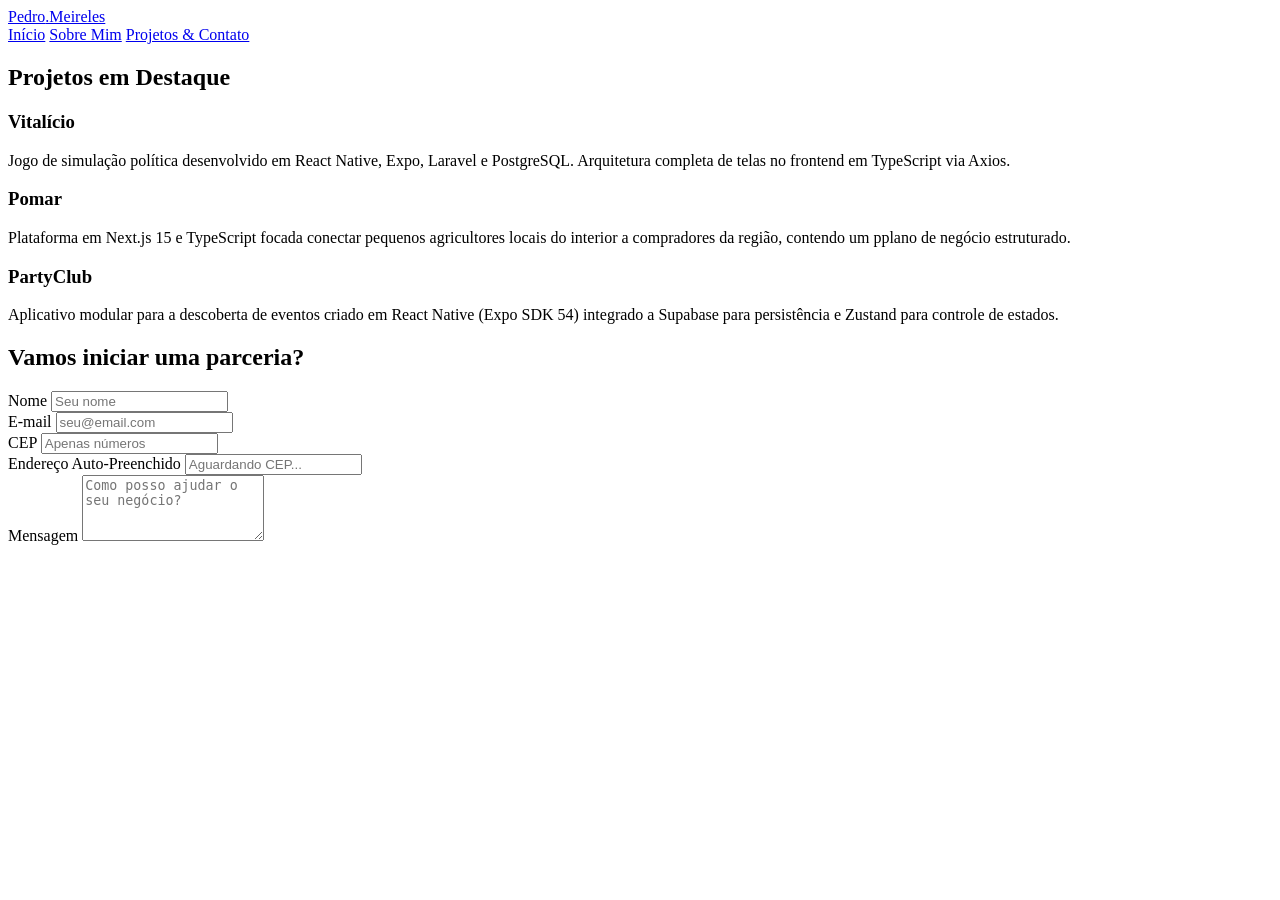
==== projetos.html @ 3a0e44d0 "feat: estruturação das páginas html completas do portfólio" ====
<!DOCTYPE html>
<html lang="pt-BR">
    <head>
        <meta charset="UTF-8">
        <meta name="viewport" content="width=device-width, initial-scale=1.0">
        <title>Projetos & Contato - Pedro Meireles</title>
        <link rel="stylesheet" href="css/style.css">
        <link href="https://fonts.googleapis.com/css2?family=Plus+Jakarta+Sans:wght@300;400;600;700&display=swap" rel="stylesheet">
    </head>
    <body>
        <div class="background-glow"></div>

        <header class="glass-nav">
            <a href="index.html" class="logo">Pedro<span>.Meireles</span></a>
            <nav>
                <a href="index.html">Início</a>
                <a href="sobre.html">Sobre Mim</a>
                <a href="projetos.html" class="active">Projetos & Contato</a>
            </nav>
        </header>

        <main class="container-page">
            <section class="glass-card page-card">
                <h2>Projetos em Destaque</h2>
                <div class="projects-grid">
                    <div class="project-mini-card">
                        <h3>Vitalício</h3>
                        <p>Jogo de simulação política desenvolvido em React Native, Expo, Laravel e PostgreSQL. Arquitetura completa de telas no frontend em TypeScript via Axios.</p>
                    </div>
                    <div class="project-mini-card">
                        <h3>Pomar</h3>
                        <p>Plataforma em Next.js 15 e TypeScript focada conectar pequenos agricultores locais do interior a compradores da região, contendo um pplano de negócio estruturado.</p>
                    </div>
                    <div class="project-mini-card">
                        <h3>PartyClub</h3>
                        <p>Aplicativo modular para a descoberta de eventos criado em React Native (Expo SDK 54) integrado a Supabase para persistência e Zustand para controle de estados.</p>
                    </div>
                </div>
            </section>

            <section id="contato-section" class="glass-card page-card">
                <h2>Vamos iniciar uma parceria?</h2>
                <form id="contact-form">
                    <div class="form-group">
                        <label for="nome">Nome</label>
                        <input type="text" id="nome" required placeholder="Seu nome">
                    </div>
                    <div class="form-group">
                        <label for="email">E-mail</label>
                        <input type="email" id="email" required placeholder="seu@email.com">
                    </div>
                    <div class="form-group">
                        <label for="cep">CEP</label>
                        <input type="text" id="cep" maxlength="8" required placeholder="Apenas números">
                    </div> 
                    <div class="form-group flex-3">
                        <label for="logradouro">Endereço Auto-Preenchido</label>
                        <input type="text" id="logradouro" readonly placeholder="Aguardando CEP...">
                    </div>
                </div>
                <div class="form-group">
                    <label for="mensagem">Mensagem</label>
                    <textarea id="mensagem" rows="4" required placeholder="Como posso ajudar o seu negócio?"></textarea>
                </div>
                </form>
            </section>
        </main>

        <script src="js/script.js"></script>
    </body>
</html>
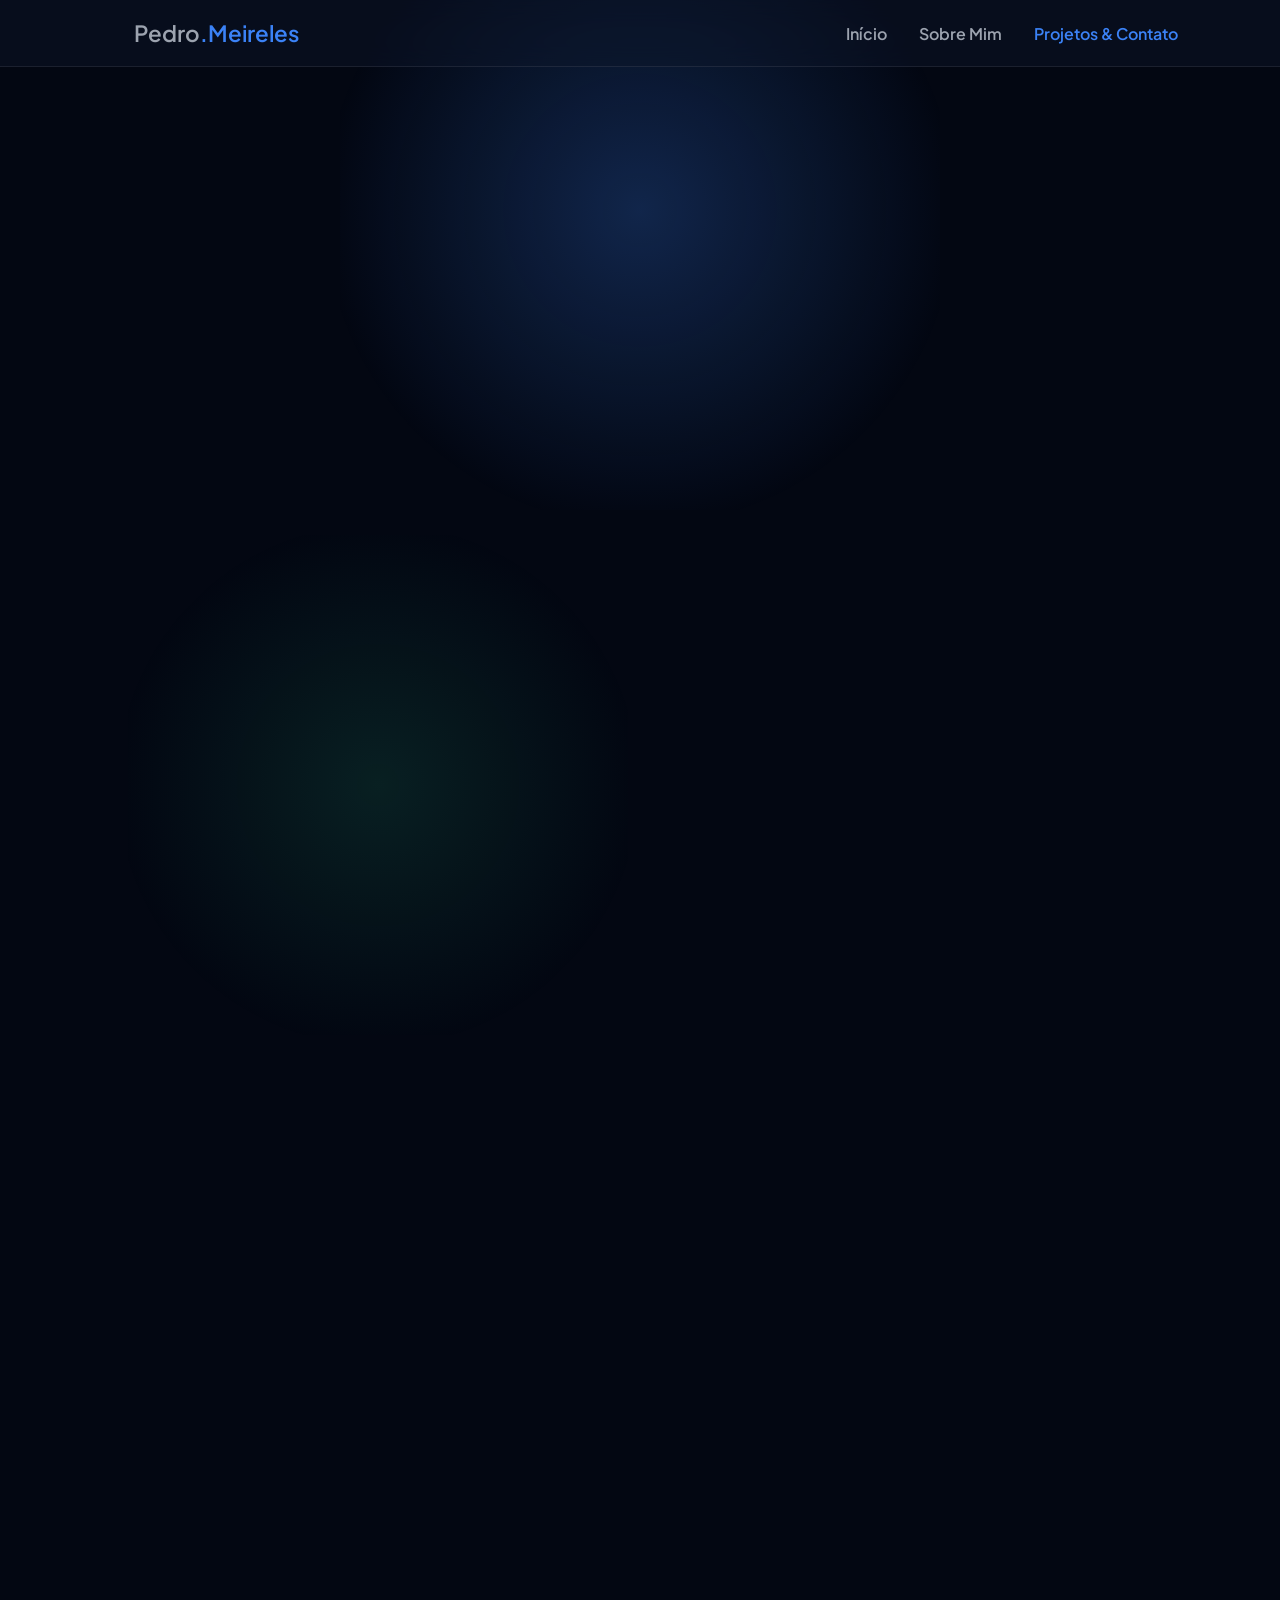
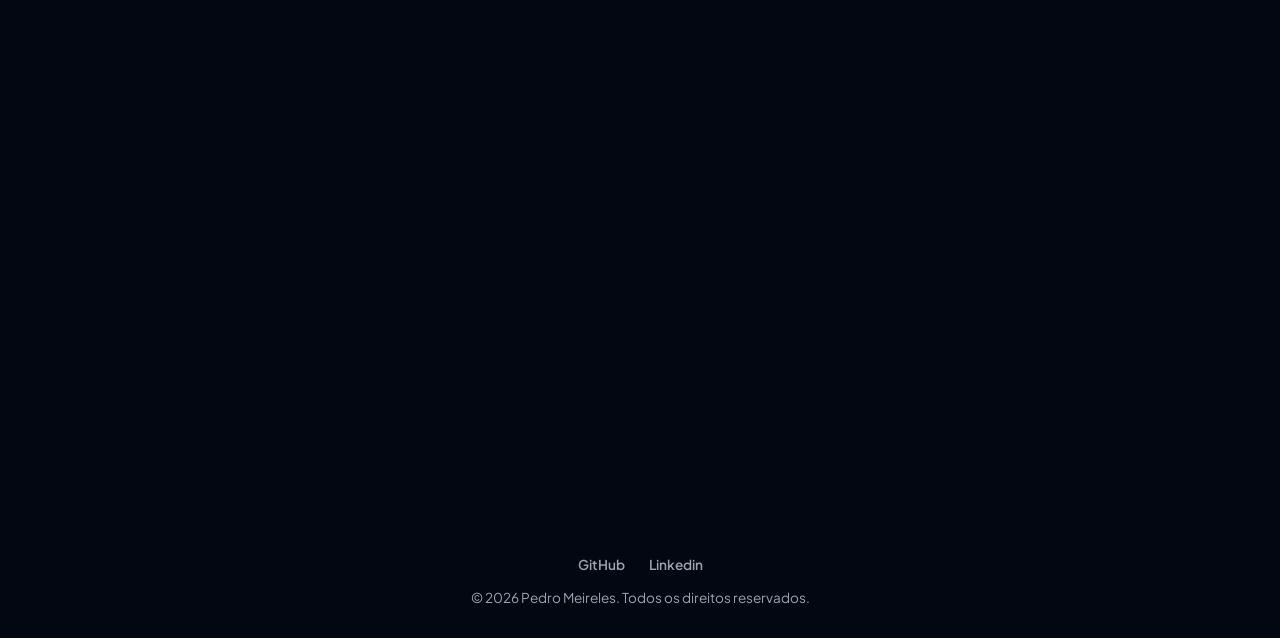
==== commit e98e3a0e: "Refatoramento do código, versão 2.0" ====
--- a/projetos.html
+++ b/projetos.html
@@ -1,71 +1,461 @@
-<!DOCTYPE html>
+<!doctype html>
 <html lang="pt-BR">
-    <head>
-        <meta charset="UTF-8">
-        <meta name="viewport" content="width=device-width, initial-scale=1.0">
-        <title>Projetos & Contato - Pedro Meireles</title>
-        <link rel="stylesheet" href="css/style.css">
-        <link href="https://fonts.googleapis.com/css2?family=Plus+Jakarta+Sans:wght@300;400;600;700&display=swap" rel="stylesheet">
-    </head>
-    <body>
-        <div class="background-glow"></div>
-
-        <header class="glass-nav">
-            <a href="index.html" class="logo">Pedro<span>.Meireles</span></a>
-            <nav>
-                <a href="index.html">Início</a>
-                <a href="sobre.html">Sobre Mim</a>
-                <a href="projetos.html" class="active">Projetos & Contato</a>
-            </nav>
-        </header>
-
-        <main class="container-page">
-            <section class="glass-card page-card">
-                <h2>Projetos em Destaque</h2>
-                <div class="projects-grid">
-                    <div class="project-mini-card">
-                        <h3>Vitalício</h3>
-                        <p>Jogo de simulação política desenvolvido em React Native, Expo, Laravel e PostgreSQL. Arquitetura completa de telas no frontend em TypeScript via Axios.</p>
-                    </div>
-                    <div class="project-mini-card">
-                        <h3>Pomar</h3>
-                        <p>Plataforma em Next.js 15 e TypeScript focada conectar pequenos agricultores locais do interior a compradores da região, contendo um pplano de negócio estruturado.</p>
-                    </div>
-                    <div class="project-mini-card">
-                        <h3>PartyClub</h3>
-                        <p>Aplicativo modular para a descoberta de eventos criado em React Native (Expo SDK 54) integrado a Supabase para persistência e Zustand para controle de estados.</p>
-                    </div>
-                </div>
-            </section>
-
-            <section id="contato-section" class="glass-card page-card">
-                <h2>Vamos iniciar uma parceria?</h2>
-                <form id="contact-form">
-                    <div class="form-group">
-                        <label for="nome">Nome</label>
-                        <input type="text" id="nome" required placeholder="Seu nome">
-                    </div>
-                    <div class="form-group">
-                        <label for="email">E-mail</label>
-                        <input type="email" id="email" required placeholder="seu@email.com">
-                    </div>
-                    <div class="form-group">
-                        <label for="cep">CEP</label>
-                        <input type="text" id="cep" maxlength="8" required placeholder="Apenas números">
-                    </div> 
-                    <div class="form-group flex-3">
-                        <label for="logradouro">Endereço Auto-Preenchido</label>
-                        <input type="text" id="logradouro" readonly placeholder="Aguardando CEP...">
-                    </div>
-                </div>
-                <div class="form-group">
-                    <label for="mensagem">Mensagem</label>
-                    <textarea id="mensagem" rows="4" required placeholder="Como posso ajudar o seu negócio?"></textarea>
-                </div>
-                </form>
-            </section>
-        </main>
-
-        <script src="js/script.js"></script>
-    </body>
-</html>+  <head>
+    <meta charset="UTF-8" />
+    <meta name="viewport" content="width=device-width, initial-scale=1.0" />
+    <meta
+      name="description"
+      content="Projetos e formulário de contato de Pedro Meireles, desenvolvedor Full Stack."
+    />
+    <title>Projetos & Contato - Pedro Meireles</title>
+    <link rel="stylesheet" href="css/style.css" />
+    <link
+      rel="icon"
+      href="data:image/svg+xml,%3Csvg xmlns='http://www.w3.org/2000/svg' viewBox='0 0 100 100'%3E%3Cdefs%3E%3ClinearGradient id='g' x1='0' y1='0' x2='1' y2='1'%3E%3Cstop offset='0' stop-color='%233b82f6'/%3E%3Cstop offset='1' stop-color='%2334d399'/%3E%3C/linearGradient%3E%3C/defs%3E%3Ccircle cx='50' cy='50' r='50' fill='url(%23g)'/%3E%3Ctext x='50' y='68' font-size='55' font-family='sans-serif' font-weight='700' fill='white' text-anchor='middle'%3EP%3C/text%3E%3C/svg%3E"
+    />
+    <link rel="preconnect" href="https://fonts.googleapis.com" />
+    <link rel="preconnect" href="https://fonts.gstatic.com" crossorigin />
+    <link
+      href="https://fonts.googleapis.com/css2?family=Plus+Jakarta+Sans:wght@300;400;600;700&family=JetBrains+Mono:wght@400;500&display=swap"
+      rel="stylesheet"
+    />
+  </head>
+  <body>
+    <div class="background-glow"></div>
+    <div class="background-glow glow-secondary"></div>
+    <div class="scroll-progress" id="scroll-progress"></div>
+
+    <header class="glass-nav">
+      <a href="index.html" class="logo">Pedro<span>.Meireles</span></a>
+      <button
+        id="nav-toggle"
+        class="nav-toggle"
+        aria-label="Abrir menu"
+        aria-expanded="false"
+        aria-controls="nav-menu"
+      >
+        <span></span><span></span><span></span>
+      </button>
+      <nav id="nav-menu">
+        <a href="index.html">Início</a>
+        <a href="sobre.html">Sobre Mim</a>
+        <a href="projetos.html" class="active">Projetos & Contato</a>
+      </nav>
+    </header>
+
+    <main class="container-page">
+      <section class="glass-card page-card reveal">
+        <h2>Projetos em Destaque</h2>
+        <p class="section-lead">
+          Uma seleção de projetos pessoais onde atuo do planejamento à
+          implementação, do frontend ao backend. As prévias abaixo são
+          representações estilizadas da identidade visual de cada app.
+        </p>
+        <div class="projects-grid">
+          <div class="project-mini-card">
+            <svg
+              class="project-visual"
+              viewBox="0 0 400 250"
+              xmlns="http://www.w3.org/2000/svg"
+              preserveAspectRatio="xMidYMid slice"
+            >
+              <defs>
+                <linearGradient id="gradVital" x1="0" y1="0" x2="1" y2="1">
+                  <stop offset="0" stop-color="#3b0764" />
+                  <stop offset="1" stop-color="#831843" />
+                </linearGradient>
+              </defs>
+              <rect width="400" height="250" fuill="url(#gradVital)" />
+              <rect
+                x="150"
+                y="20"
+                width="100"
+                height="210"
+                rx="16"
+                fill="rgba(3,7,18,0.55)"
+                stroke="rgba(255,255,255,0.15)"
+              />
+              <rect
+                x="160"
+                y="34"
+                width="80"
+                height="10"
+                rx="3"
+                fill="rgba(255,255,255,0.5)"
+              />
+              <rect
+                x="160"
+                y="52"
+                width="80"
+                height="34"
+                rx="6"
+                fill="rgba(255,255,255,0.12)"
+              />
+              <rect
+                x="166"
+                y="60"
+                width="45"
+                height="6"
+                rx="3"
+                fill="rgba(255,255,255,0.4)"
+              />
+              <rect
+                x="166"
+                y="72"
+                width="30"
+                height="6"
+                rx="3"
+                fill="rgba(255,255,255,0.25)"
+              />
+              <rect
+                x="160"
+                y="94"
+                width="80"
+                height="20"
+                rx="5"
+                fill="rgba(255,255,255,0.5)"
+              />
+              <rect
+                x="160"
+                y="120"
+                width="80"
+                height="20"
+                rx="5"
+                fill="rgba(255,255,255,0.08)"
+              />
+              <rect
+                x="160"
+                y="146"
+                width="80"
+                height="20"
+                rx="5"
+                fill="rgba(255,255,255,0.08)"
+              />
+              <rect
+                x="165"
+                y="196"
+                width="70"
+                height="18"
+                rx="9"
+                fill="#db2777"
+              />
+            </svg>
+            <div class="project-body">
+              <h3>Vitalício</h3>
+              <p>
+                Jogo de simulação política desenvolvido em React Native, Expo,
+                Laravel e PostgreSQL. Arquitetura completa de telas no frontend
+                em TypeScript via Axios.
+              </p>
+              <div class="project-stack">
+                <span>React Native</span><span>Expo</span><span>Laravel</span>
+                <span>PostgreSQL</span><span>TypeScript</span>
+              </div>
+            </div>
+          </div>
+
+          <div class="project-mini-card">
+            <svg
+              class="project-visual"
+              viewBox="0 0 400 250"
+              xmlns="http://www.w3.org/2000/svg"
+              preserveAspectRatio="xMidYMid slice"
+            >
+              <defs>
+                <linearGradient id="gradPomar" x1="0" y1="0" x2="1" y2="1">
+                  <stop offset="0" stop-color="#64e3b" />
+                  <stop offset="1" stop-color="#166534" />
+                </linearGradient>
+              </defs>
+              <rect width="400" height="250" fill="url(#gradPomar)" />
+              <rect
+                x="0"
+                y="0"
+                width="400"
+                height="26"
+                fill="rgba(0,0,0,0.25)"
+              />
+              <circle cx="16" cy="13" r="4" fill="#ff5f56" />
+              <circle cx="30" cy="13" r="4" fill="#ffbd2e" />
+              <circle cx="44" cy="13" r="4" fill="#27c93f" />
+              <rect
+                x="70"
+                y="6"
+                width="200"
+                height="14"
+                rx="7"
+                fill="rgba(255,255,255,0.1)"
+              />
+              <rect
+                x="24"
+                y="46"
+                width="106"
+                height="80"
+                rx="10"
+                fill="rgba(255,255,255,0.09)"
+              />
+              <rect
+                x="147"
+                y="46"
+                width="106"
+                height="80"
+                rx="10"
+                fill="rgba(255,255,255,0.09)"
+              />
+              <rect
+                x="270"
+                y="46"
+                width="106"
+                height="80"
+                rx="10"
+                fill="rgba(255,255,255,0.09)"
+              />
+              <circle cx="77" cy="72" r="14" fill="rgba(163,230,53,0.6)" />
+              <circle cx="200" cy="72" r="14" fill="rgba(163,230,53,0.4)" />
+              <circle cx="323" cy="72" r="14" fill="rgba(163,230,53,0.5)" />
+              <rect
+                x="40"
+                y="100"
+                width="70"
+                height="8"
+                rx="4"
+                fill="rgba(255,255,255,0.3)"
+              />
+              <rect
+                x="163"
+                y="100"
+                width="70"
+                height="8"
+                rx="4"
+                fill="rgba(255,255,255,0.3)"
+              />
+              <rect
+                x="286"
+                y="100"
+                width="70"
+                height="8"
+                rx="4"
+                fill="rgba(255,255,255,0.3)"
+              />
+              <rect
+                x="24"
+                y="146"
+                width="352"
+                height="70"
+                rx="10"
+                fill="rgba(255,255,255,0.05)"
+              />
+              <rect
+                x="44"
+                y="164"
+                width="150"
+                height="10"
+                rx="5"
+                fill="rgba(255,255,255,0.35)"
+              />
+              <rect
+                x="44"
+                y="182"
+                width="220"
+                height="8"
+                rx="4"
+                fill="rgba(255,255,255,0.2)"
+              />
+              <rect
+                x="300"
+                y="164"
+                width="56"
+                height="24"
+                rx="6"
+                fill="#22c55e"
+              />
+            </svg>
+            <div class="project-body">
+              <h3>Pomar</h3>
+              <p>
+                Plataforma em Next.js 15 e TypeScript focada em conectar
+                pequenos agricultores locais do interior a compradores da
+                região, com um plano de negócio estruturado.
+              </p>
+              <div class="project-stack">
+                <span>Next.js 15</span><span>TypeScript</span
+                ><span>Supabase</span>
+              </div>
+            </div>
+          </div>
+
+          <div class="project-mini-card">
+            <svg
+              class="project-visual"
+              viewBox="0 0 400 250"
+              xmlns="http://www.w3.org/2000/svg"
+              preserveAspectRatio="xMidYMid slice"
+            >
+              <defs>
+                <linearGradient id="gradParty" x1="0" y1="0" x2="1" y2="1">
+                  <stop offset="0" stop-color="#1e1b4b" />
+                  <stop offset="1" stop-color="#4c1d95" />
+                </linearGradient>
+              </defs>
+              <rect width="400" height="250" fill="url(#gradParty)" />
+              <rect
+                x="150"
+                y="20"
+                width="100"
+                height="210"
+                rx="16"
+                fill="rgba(3,7,18,0.55)"
+                stroke="rgba(255,255,255,0.15)"
+              />
+              <rect
+                x="160"
+                y="34"
+                width="80"
+                height="60"
+                rx="8"
+                fill="rgba(139,92,246,0.35)"
+              />
+              <circle cx="175" cy="52" r="7" fill="rgba(255,255,255,0.6)" />
+              <rect
+                x="188"
+                y="46"
+                width="40"
+                height="6"
+                rx="3"
+                fill="rgba(255,255,255,0.5)"
+              />
+              <rect
+                x="188"
+                y="58"
+                width="28"
+                height="6"
+                rx="3"
+                fill="rgba(255,255,255,0.3)"
+              />
+              <rect
+                x="166"
+                y="78"
+                width="68"
+                height="6"
+                rx="3"
+                fill="rgba(255,255,255,0.25)"
+              />
+              <rect
+                x="160"
+                y="102"
+                width="80"
+                height="18"
+                rx="5"
+                fill="rgba(255,255,255,0.08)"
+              />
+              <rect
+                x="160"
+                y="126"
+                width="80"
+                height="18"
+                rx="5"
+                fill="rgba(255,255,255,0.08)"
+              />
+              <rect
+                x="160"
+                y="150"
+                width="80"
+                height="18"
+                rx="5"
+                fill="rgba(255,255,255,0.08)"
+              />
+              <circle cx="200" cy="205" r="11" fill="#8b5cf6" />
+            </svg>
+            <div class="project-body">
+              <h3>PartyClub</h3>
+              <p>
+                Aplicativo modular para descoberta de evetos criado em React
+                Native (Expo SDK 54), integrado a Supabase para persistência e
+                Zustand para controle de estados.
+              </p>
+              <div class="project-stack">
+                <span>React Native</span><span>Supabase</span
+                ><span>Zustand</span>
+              </div>
+            </div>
+          </div>
+        </div>
+      </section>
+
+      <section id="contato-section" class="glass-card page-card reveal">
+        <h2>Vamos iniciar uma parceria?</h2>
+        <p class="section-lead">
+          Preencha o formulário abaixo e retorno o contato o quanto antes.
+        </p>
+        <form id="contact-form" novalidate>
+          <div class="form-group">
+            <label for="nome">Nome</label>
+            <input type="text" id="nome" required placeholder="Seu nome" />
+          </div>
+          <div class="form-group">
+            <label for="email">E-mail</label>
+            <input
+              type="email"
+              id="email"
+              required
+              placeholder="seu@email.com"
+            />
+          </div>
+          <div class="form-row">
+            <div class="form-group">
+              <label for="cep">CEP</label>
+              <input
+                type="text"
+                id="cep"
+                inputmode="numeric"
+                maxlength="8"
+                required
+                placeholder="Apenas números"
+              />
+            </div>
+            <div class="form-group flex-3">
+              <label for="logradouro">Endereço Auto-Preenchido</label>
+              <input
+                type="text"
+                id="logradouro"
+                readonly
+                placeholder="Aguardando CEP..."
+              />
+            </div>
+          </div>
+          <div class="form-group">
+            <label for="mensagem">Mensagem</label>
+            <textarea
+              id="mensagem"
+              rows="4"
+              required
+              placeholder="Como posso ajudar o seu negócio?"
+            ></textarea>
+          </div>
+          <button type="submit" class="btn-submit">Enviar Mensagem</button>
+          <div id="form-feedback" class="form-feedback" role="status"></div>
+        </form>
+      </section>
+    </main>
+
+    <footer class="site-footer">
+      <div class="footer-links">
+        <a
+          href="www.linkedin.com/in/pedromeireles-it"
+          target="_blank"
+          rel="noopener"
+          >GitHub</a
+        >
+        <a
+          href="https://github.com/opedromeireless"
+          target="_blank"
+          rel="noopener"
+          >Linkedin</a
+        >
+      </div>
+      <p>&copy; 2026 Pedro Meireles. Todos os direitos reservados.</p>
+    </footer>
+
+    <script src="js/script.js"></script>
+  </body>
+</html>
--- a/css/style.css
+++ b/css/style.css
@@ -0,0 +1,862 @@
+* {
+  margin: 0;
+  padding: 0;
+  box-sizing: border-box;
+  font-family: "Plus Jakarta Sans", sans-serif;
+  scroll-behavior: smooth;
+}
+
+:root {
+  --bg-main: #030712;
+  --glass-bg: rgba(15, 23, 42, 0.45);
+  --glass-border: rgba(255, 255, 255, 0.08);
+  --text-main: #f9fafb;
+  --text-muted: #9ca3af;
+  --primary-blue: #3b82f6;
+  --primary-hover: #1d4ed8;
+  --accent-glow: rgba(59, 130, 246, 0.25);
+  --accent-green: #34d399;
+  --mono: "JetBrains Mono", monospace;
+}
+
+html {
+  scroll-padding-top: 100px;
+}
+
+body {
+  background-color: var(--bg-main);
+  color: var(--text-main);
+  min-height: 100vh;
+  overflow-x: hidden;
+  position: relative;
+}
+
+a:focus-visible,
+button:focus-visible,
+input:focus-visible,
+textarea:focus-visible {
+  outline: 2px solid var(--primary-blue);
+  outline-offset: 3px;
+}
+
+.background-glow {
+  position: fixed;
+  top: -10%;
+  left: 50%;
+  transform: translateX(-50%);
+  width: 600px;
+  height: 600px;
+  background: radial-gradient(
+    circle,
+    var(--accent-glow) 0%,
+    rgba(0, 0, 0, 0) 75%
+  );
+  z-index: -1;
+  pointer-events: none;
+}
+
+.background-glow.glow-secondary {
+  top: auto;
+  bottom: -15%;
+  left: 10%;
+  width: 500px;
+  height: 500px;
+  background: radial-gradient(
+    circle,
+    rgba(52, 211, 153, 0.12) 0%,
+    rgba(0, 0, 0, 0) 75%
+  );
+  transform: none;
+}
+
+.scroll-progress {
+  position: fixed;
+  top: 0;
+  left: 0;
+  height: 2px;
+  width: 0%;
+  background: linear-gradient(90deg, var(--primary-blue), var(--accent-green));
+  z-index: 1100;
+  transition: width 0.1s ease-out;
+}
+
+.glass-nav {
+  display: flex;
+  justify-content: space-between;
+  align-items: center;
+  padding: 1.2rem 8%;
+  background: var(--glass-bg);
+  backdrop-filter: blur(12px);
+  -webkit-backdrop-filter: blur(12px);
+  border-bottom: 1px solid var(--glass-border);
+  position: fixed;
+  width: 100%;
+  top: 0;
+  z-index: 1000;
+}
+
+.logo {
+  font-size: 1.4rem;
+  font-weight: 700;
+  color: var(--text-main);
+  text-decoration: none;
+  z-index: 1001;
+}
+
+.logo span {
+  color: var(--primary-blue);
+}
+
+.glass-nav nav {
+  display: flex;
+  align-items: center;
+}
+
+.glass-nav a {
+  color: var(--text-muted);
+  text-decoration: none;
+  margin-left: 2rem;
+  font-weight: 600;
+  transition: color 0.3s;
+}
+
+.glass-nav nav a:hover,
+.glass-nav nav a.active {
+  color: var(--primary-blue);
+}
+
+.nav-toggle {
+  display: none;
+  flex-direction: column;
+  justify-content: center;
+  gap: 5px;
+  width: 32px;
+  height: 32px;
+  background: none;
+  border: none;
+  cursor: pointer;
+  z-index: 1001;
+}
+
+.nav-toggle span {
+  display: block;
+  height: 2px;
+  width: 100%;
+  background: var(--text-main);
+  border-radius: 2px;
+  transition:
+    transform 0.3s ease,
+    opacity 0.3s ease;
+}
+
+.nav-toggle.is-open span:nth-child(1) {
+  transform: translateY(7px) rotate(45deg);
+}
+.nav-toggle.is-open span:nth-child(2) {
+  opacity: 0;
+}
+.nav-toggle.is-open span:nth-child(3) {
+  transform: translateY(-7px) rotate(-45deg);
+}
+
+.container-center {
+  min-height: 100vh;
+  display: flex;
+  align-items: center;
+  justify-content: center;
+  padding: 0 5%;
+  padding-top: 80px;
+}
+
+.container-page {
+  max-width: 1000px;
+  margin: 0 auto;
+  padding: 120px 20px 60px 20px;
+  display: flex;
+  flex-direction: column;
+  gap: 2.5rem;
+}
+
+.glass-card {
+  background: var(--glass-bg);
+  backdrop-filter: blur(16px);
+  -webkit-backdrop-filter: blur(16px);
+  border: 1px solid var(--glass-border);
+  box-shadow: 0 8px 32px 0 rgba(0, 0, 0, 0.4);
+  border-radius: 16px;
+  padding: 2.5rem;
+  position: relative;
+  overflow: hidden;
+  isolation: isolate;
+}
+
+.glass-card::after {
+  content: "";
+  position: absolute;
+  inset: 0;
+  background: radial-gradient(
+    340px circle at var(--mx, 50%) var(--my, 50%),
+    rgba(255, 255, 255, 0.1),
+    transparent 60%
+  );
+  opacity: 0;
+  transition: opacity 0.35s ease;
+  pointer-events: none;
+  z-index: -1;
+}
+
+.glass-card:hover::after {
+  opacity: 1;
+}
+
+.hero-wrapper {
+  max-width: 1080px;
+  width: 100%;
+  display: grid;
+  grid-template-columns: 1.1fr 1fr;
+  gap: 3rem;
+  align-items: center;
+}
+
+.hero-card {
+  text-align: left;
+}
+
+.badge {
+  background: rgba(59, 130, 246, 0.12);
+  color: #60a5fa;
+  border: 1px solid rgba(59, 130, 246, 0.25);
+  padding: 0.4rem 1.2rem;
+  border-radius: 50px;
+  font-size: 0.85rem;
+  font-weight: 600;
+  display: inline-block;
+  margin-bottom: 1.5rem;
+}
+
+.badge .dot {
+  display: inline-block;
+  width: 6px;
+  height: 6px;
+  border-radius: 50%;
+  background: var(--accent-green);
+  margin-right: 0.5rem;
+  box-shadow: 0 0 0 3px rgba(52, 211, 153, 0.2);
+}
+
+h1 {
+  font-size: 2.8rem;
+  font-weight: 700;
+  line-height: 1.2;
+  margin-bottom: 1rem;
+  background: linear-gradient(135deg, #ffffff 0%, #9ca3af 100%);
+  -webkit-background-clip: text;
+  -webkit-text-fill-color: transparent;
+}
+
+.hero-card p {
+  color: var(--text-muted);
+  font-size: 1.1rem;
+  margin-bottom: 2rem;
+  max-width: 46ch;
+}
+
+.tech-stack-tags {
+  margin-bottom: 2rem;
+  margin-left: -0.3rem;
+}
+
+.tech-stack-tags span {
+  background: rgba(255, 255, 255, 0.04);
+  border: 1px solid rgba(255, 255, 255, 0.06);
+  padding: 0.4rem 1rem;
+  border-radius: 6px;
+  font-size: 0.9rem;
+  margin: 0.3rem;
+  color: #cbd5e1;
+  display: inline-block;
+}
+
+.cta-wrapper {
+  display: flex;
+  gap: 1rem;
+  flex-wrap: wrap;
+}
+
+.btn-primary,
+.btn-submit {
+  background: linear-gradient(135deg, #2563eb 0%, #1d4ed8 100%);
+  color: var(--text-main);
+  border: none;
+  padding: 0.9rem 2.2rem;
+  font-size: 1rem;
+  font-weight: 600;
+  border-radius: 8px;
+  cursor: pointer;
+  box-shadow: 0 4px 14px rgba(37, 99, 235, 0.35);
+  transition:
+    transform 0.2s,
+    box-shadow 0.2s,
+    opacity 0.2s;
+}
+
+.btn-ghost {
+  background: transparent;
+  color: var(--text-main);
+  border: 1px solid rgba(255, 255, 255, 0.15);
+  padding: 0.9rem 2.2rem;
+  font-size: 1rem;
+  font-weight: 600;
+  border-radius: 8px;
+  cursor: pointer;
+  text-decoration: none;
+  display: inline-flex;
+  align-items: center;
+  transition:
+    border-color 0.2s,
+    background 0.2s;
+}
+
+.btn-ghost:hover {
+  border-color: var(--primary-blue);
+  background: rgba(59, 130, 246, 0.08);
+}
+
+.btn-primary:hover,
+.btn-submit:hover {
+  transform: translateY(-2px);
+  box-shadow: 0 6px 20px rgba(37, 99, 235, 0.5);
+}
+
+.btn-primary:disabled,
+.btn-submit:disabled {
+  opacity: 0.6;
+  cursor: not-allowed;
+  transform: none;
+}
+
+.terminal-mock {
+  background: rgba(9, 14, 27, 0.75);
+  border: 1px solid rgba(255, 255, 255, 0.08);
+  border-radius: 14px;
+  box-shadow: 0 20px 60px rgba(0, 0, 0, 0.5);
+  overflow: hidden;
+}
+
+.terminal-header {
+  display: flex;
+  align-items: center;
+  gap: 0.4rem;
+  padding: 0.8rem 1rem;
+  background: rgba(255, 255, 255, 0.03);
+  border-bottom: 1px solid rgba(255, 255, 255, 0.06);
+}
+
+.terminal-header .tdot {
+  width: 11px;
+  height: 11px;
+  border-radius: 50%;
+}
+.terminal-header .tdot.red {
+  background: #ff5f56;
+}
+.terminal-header .tdot.yellow {
+  background: #ffbd2e;
+}
+.terminal-header .tdot.green {
+  background: #27c93f;
+}
+
+.terminal-header span.tname {
+  margin-left: 0.6rem;
+  font-size: 0.78rem;
+  color: var(--text-muted);
+  font-family: var(--mono);
+}
+
+.terminal-body {
+  padding: 1.5rem;
+  font-family: var(--mono);
+  font-size: 0.85rem;
+  line-height: 1.7;
+  color: #d1d5db;
+  min-height: 220px;
+}
+
+.terminal-body .tk {
+  color: #c792ea;
+}
+.terminal-body .tprop {
+  color: #82aaff;
+}
+.terminal-body .tstr {
+  color: #c3e88d;
+}
+.terminal-body .tpunc {
+  color: #89ddff;
+}
+
+.terminal-cursor {
+  display: inline-block;
+  width: 7px;
+  height: 1rem;
+  background: var(--primary-blue);
+  vertical-align: middle;
+  margin-left: 2px;
+  animation: blink 1s step-end infinite;
+}
+
+@keyframes blink {
+  0%,
+  100% {
+    opacity: 1;
+  }
+  50% {
+    opacity: 0;
+  }
+}
+
+.avatar-ring {
+  width: 96px;
+  height: 96px;
+  border-radius: 50%;
+  background: linear-gradient(135deg, var(--primary-blue), var(--accent-green));
+  display: flex;
+  align-items: center;
+  justify-content: center;
+  flex-shrink: 0;
+  box-shadow: 0 8px 24px rgba(59, 130, 246, 0.35);
+}
+
+.avatar-ring .avatar-inner {
+  width: 88px;
+  height: 88px;
+  border-radius: 50%;
+  background: var(--bg-main);
+  display: flex;
+  align-items: center;
+  justify-content: center;
+  font-family: var(--mono);
+  font-weight: 700;
+  font-size: 1.6rem;
+  color: var(--text-main);
+}
+
+.profile-head {
+  display: flex;
+  align-items: center;
+  gap: 1.5rem;
+  margin-bottom: 1.5rem;
+}
+
+.profile-head .profile-meta h2 {
+  margin-bottom: 0.3rem;
+}
+
+.profile-head .profile-meta p {
+  color: var(--text-muted);
+  font-size: 0.95rem;
+}
+
+h2 {
+  font-size: 1.8rem;
+  margin-bottom: 1.5rem;
+  color: var(--text-main);
+  position: relative;
+  display: inline-block;
+}
+
+h2::after {
+  content: "";
+  display: block;
+  width: 40px;
+  height: 3px;
+  background-color: var(--primary-blue);
+  margin-top: 0.4rem;
+  border-radius: 2px;
+}
+
+.section-lead {
+  color: var(--text-muted);
+  margin-bottom: 1.5rem;
+  max-width: 60ch;
+}
+
+.timeline {
+  position: relative;
+  margin-top: 1.5rem;
+  padding-left: 2rem;
+}
+
+.timeline::before {
+  content: "";
+  position: absolute;
+  left: 5px;
+  top: 6px;
+  bottom: 6px;
+  width: 2px;
+  background: linear-gradient(
+    180deg,
+    var(--primary-blue),
+    rgba(59, 130, 246, 0.05)
+  );
+}
+
+.timeline-item {
+  position: relative;
+  padding-bottom: 1.8rem;
+}
+
+.timeline-item:last-child {
+  padding-bottom: 0;
+}
+
+.timeline-item::before {
+  content: "";
+  position: absolute;
+  left: -2rem;
+  top: 6px;
+  width: 12px;
+  height: 12px;
+  border-radius: 50%;
+  background: var(--bg-main);
+  border: 2px solid var(--primary-blue);
+}
+
+.timeline-item h3 {
+  font-size: 1.15rem;
+  margin-bottom: 0.3rem;
+}
+
+.timeline-item span {
+  font-size: 0.85rem;
+  color: var(--primary-blue);
+  font-weight: 600;
+  display: inline-block;
+  margin-bottom: 0.6rem;
+  font-family: var(--mono);
+}
+
+.timeline-item p {
+  color: var(--text-muted);
+  line-height: 1.6;
+}
+
+.education-list p {
+  margin-bottom: 1rem;
+  color: var(--text-muted);
+}
+
+.education-list strong {
+  color: var(--text-main);
+}
+
+.skills-groups {
+  display: grid;
+  grid-template-columns: repeat(auto-fit, minmax(220px, 1fr));
+  gap: 1.5rem;
+  margin-top: 1.5rem;
+}
+
+.skills-groups h4 {
+  font-size: 0.8rem;
+  text-transform: uppercase;
+  letter-spacing: 0.08em;
+  color: var(--text-muted);
+  margin-bottom: 0.8rem;
+}
+
+.skills-groups .tag-list {
+  display: flex;
+  flex-wrap: wrap;
+  gap: 0.5rem;
+}
+
+.skills-groups .tag-list span {
+  background: rgba(255, 255, 255, 0.04);
+  border: 1px solid rgba(255, 255, 255, 0.06);
+  padding: 0.35rem 0.9rem;
+  border-radius: 6px;
+  font-size: 0.85rem;
+  color: #cbd5e1;
+}
+
+.projects-grid {
+  display: grid;
+  grid-template-columns: repeat(auto-fit, minmax(280px, 1fr));
+  gap: 1.5rem;
+  margin-top: 1.5rem;
+}
+
+.project-mini-card {
+  background: rgba(255, 255, 255, 0.02);
+  border: 1px solid rgba(255, 255, 255, 0.04);
+  border-radius: 14px;
+  overflow: hidden;
+  transition:
+    border-color 0.3s,
+    transform 0.15s ease-out;
+  transform-style: preserve-3d;
+  will-change: transform;
+}
+
+.project-mini-card:hover {
+  border-color: rgba(59, 130, 246, 0.3);
+}
+
+.project-visual {
+  width: 100%;
+  aspect-ratio: 16 / 10;
+  display: block;
+}
+
+.project-body {
+  padding: 1.5rem;
+}
+
+.project-mini-card h3 {
+  font-size: 1.15rem;
+  margin-bottom: 0.5rem;
+}
+
+.project-mini-card p {
+  color: var(--text-muted);
+  font-size: 0.92rem;
+  line-height: 1.55;
+}
+
+.project-mini-card .project-stack {
+  margin-top: 0.9rem;
+  display: flex;
+  flex-wrap: wrap;
+  gap: 0.4rem;
+}
+
+.project-mini-card .project-stack span {
+  background: rgba(255, 255, 255, 0.04);
+  border: 1px solid rgba(255, 255, 255, 0.06);
+  padding: 0.25rem 0.7rem;
+  border-radius: 5px;
+  font-size: 0.78rem;
+  color: #cbd5e1;
+}
+
+.exp-item {
+  background: rgba(255, 255, 255, 0.02);
+  border: 1px solid rgba(255, 255, 255, 0.04);
+  padding: 1.8rem;
+  border-radius: 12px;
+}
+
+#contact-form {
+  margin-top: 1.5rem;
+}
+
+.form-group {
+  display: flex;
+  flex-direction: column;
+  margin-bottom: 1.2rem;
+}
+
+.form-row {
+  display: flex;
+  gap: 1rem;
+}
+.form-row .form-group {
+  flex: 1;
+}
+.flex-1 {
+  flex: 1;
+}
+.flex-3 {
+  flex: 3;
+}
+
+label {
+  font-size: 0.85rem;
+  font-weight: 600;
+  margin-bottom: 0.4rem;
+  color: var(--text-muted);
+  text-transform: uppercase;
+  letter-spacing: 0.05em;
+}
+
+input,
+textarea {
+  background: rgba(15, 23, 42, 0.6);
+  border: 1px solid rgba(255, 255, 255, 0.1);
+  border-radius: 8px;
+  padding: 0.8rem 1rem;
+  color: var(--text-main);
+  font-size: 0.95rem;
+  outline: none;
+  transition:
+    border-color 0.3s,
+    box-shadow 0.3s;
+}
+
+input:focus,
+textarea:focus {
+  border-color: var(--primary-blue);
+  box-shadow: 0 0 0 2px rgba(59, 130, 246, 0.2);
+}
+
+input[readonly] {
+  background: rgba(255, 255, 255, 0.01);
+  color: var(--text-muted);
+  border-color: rgba(255, 255, 255, 0.04);
+  cursor: not-allowed;
+}
+
+.btn-submit {
+  width: 100%;
+  margin-top: 0.5rem;
+}
+
+.form-feedback {
+  margin-top: 1rem;
+  padding: 0.9rem 1.1rem;
+  border-radius: 8px;
+  font-size: 0.9rem;
+  display: none;
+}
+
+.form-feedback.is-visible {
+  display: block;
+}
+
+.form-feedback.success {
+  background: rgba(52, 211, 153, 0.1);
+  border: 1px solid rgba(52, 211, 153, 0.3);
+  color: #6ee7b7;
+}
+
+.form-feedback.error {
+  background: rgba(248, 113, 113, 0.1);
+  border: 1px solid rgba(248, 113, 113, 0.3);
+  color: #fca5a5;
+}
+
+.reveal {
+  opacity: 0;
+  transform: translateY(24px);
+  transition:
+    opacity 0.6s ease,
+    transform 0.6s ease;
+}
+
+.reveal.is-visible {
+  opacity: 1;
+  transform: translateY(0);
+}
+
+@media (prefers-reduced-motion: reduce) {
+  .reveal {
+    opacity: 1;
+    transform: none;
+    transition: none;
+  }
+  .project-mini-card {
+    transform: none !important;
+  }
+  * {
+    scroll-behavior: auto !important;
+  }
+}
+
+.site-footer {
+  text-align: center;
+  padding: 2.5rem 5% 2rem;
+  color: var(--text-muted);
+  font-size: 0.85rem;
+}
+
+.site-footer .footer-links {
+  display: flex;
+  justify-content: center;
+  gap: 1.5rem;
+  margin-bottom: 1rem;
+}
+
+.site-footer a {
+  color: var(--text-muted);
+  text-decoration: none;
+  font-weight: 600;
+  transition: color 0.3s;
+}
+
+.site-footer a:hover {
+  color: var(--primary-blue);
+}
+
+@media (max-width: 900px) {
+  .hero-wrapper {
+    grid-template-columns: 1fr;
+    text-align: center;
+  }
+  .hero-card {
+    text-align: center;
+  }
+  .hero-card p {
+    margin-left: auto;
+    margin-right: auto;
+  }
+  .cta-wrapper {
+    justify-content: center;
+  }
+  .terminal-mock {
+    max-width: 480px;
+    margin: 0 auto;
+  }
+}
+
+@media (max-width: 768px) {
+  .nav-toggle {
+    display: flex;
+  }
+
+  .glass-nav nav {
+    position: fixed;
+    top: 0;
+    right: 0;
+    height: 100vh;
+    width: min(75vw, 300px);
+    background: rgba(3, 7, 18, 0.97);
+    backdrop-filter: blur(16px);
+    flex-direction: column;
+    align-items: flex-start;
+    justify-content: center;
+    gap: 1.5rem;
+    padding: 2rem;
+    transform: translateX(100%);
+    transition: transform 0.35s ease;
+  }
+
+  .glass-nav nav.is-open {
+    transform: translateX(0);
+  }
+  .glass-nav nav a {
+    margin-left: 0;
+    font-size: 1.1rem;
+  }
+
+  h1 {
+    font-size: 2.1rem;
+  }
+
+  .container-page {
+    padding: 100px 16px 40px;
+    gap: 1.75rem;
+  }
+  .glass-card {
+    padding: 1.6rem;
+  }
+  .form-row {
+    flex-direction: column;
+    gap: 0;
+  }
+  .profile-head {
+    flex-direction: column;
+    text-align: center;
+  }
+}
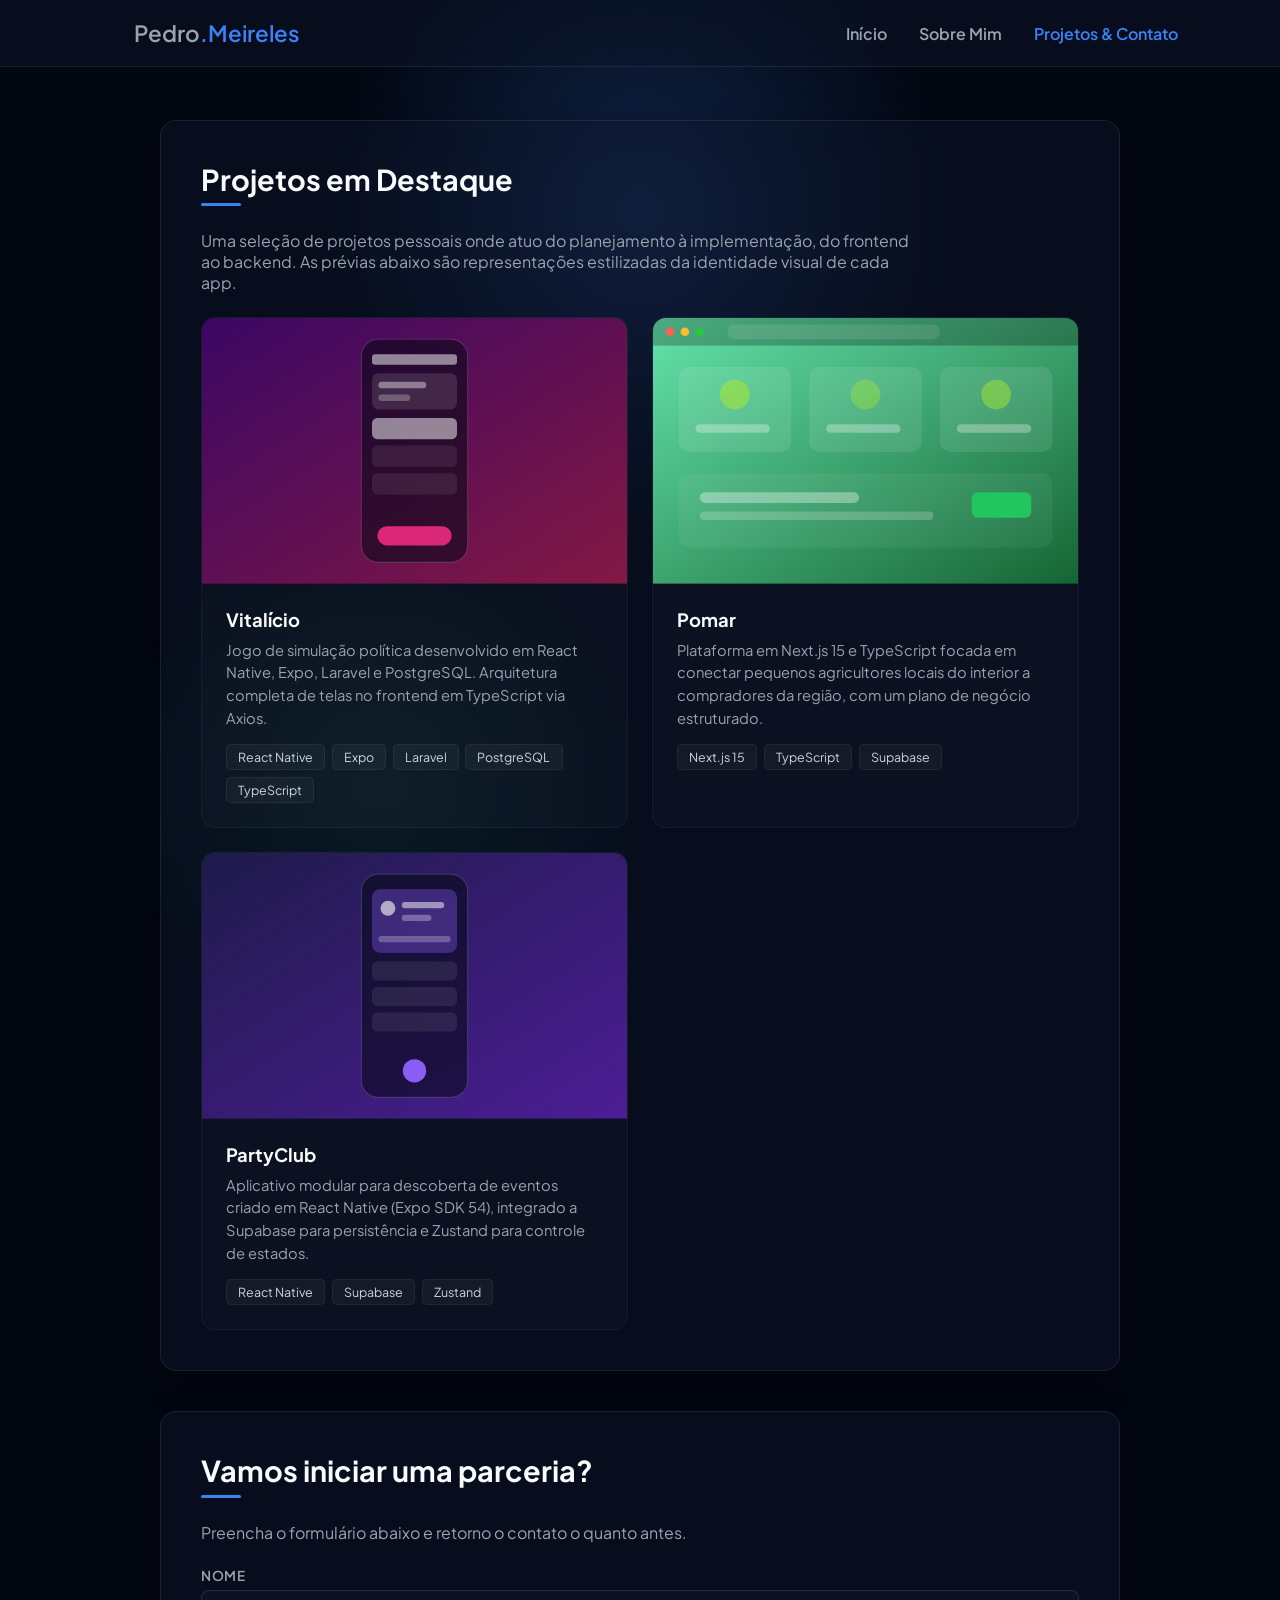
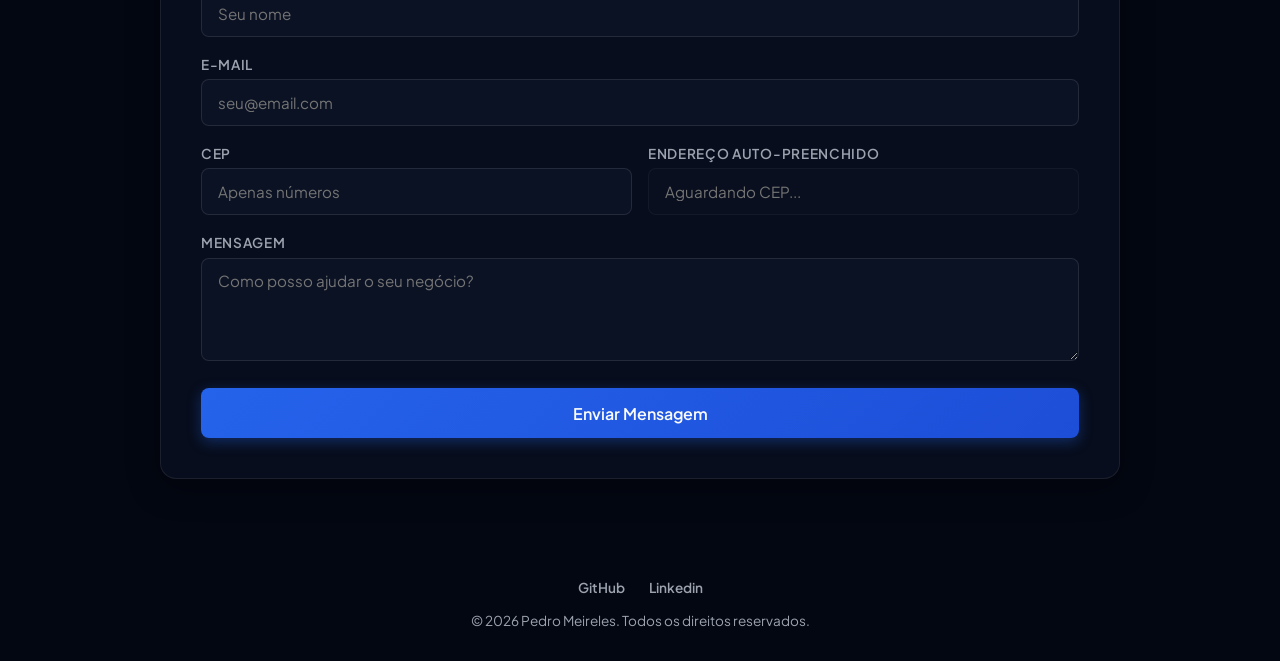
==== commit f1c20853: "projeto finalizado" ====
--- a/projetos.html
+++ b/projetos.html
@@ -65,7 +65,7 @@
                   <stop offset="1" stop-color="#831843" />
                 </linearGradient>
               </defs>
-              <rect width="400" height="250" fuill="url(#gradVital)" />
+              <rect width="400" height="250" fill="url(#gradVital)" />
               <rect
                 x="150"
                 y="20"
@@ -163,7 +163,7 @@
             >
               <defs>
                 <linearGradient id="gradPomar" x1="0" y1="0" x2="1" y2="1">
-                  <stop offset="0" stop-color="#64e3b" />
+                  <stop offset="0" stop-color="#64e3ab" />
                   <stop offset="1" stop-color="#166534" />
                 </linearGradient>
               </defs>
@@ -369,7 +369,7 @@
             <div class="project-body">
               <h3>PartyClub</h3>
               <p>
-                Aplicativo modular para descoberta de evetos criado em React
+                Aplicativo modular para descoberta de eventos criado em React
                 Native (Expo SDK 54), integrado a Supabase para persistência e
                 Zustand para controle de estados.
               </p>
@@ -441,13 +441,13 @@
     <footer class="site-footer">
       <div class="footer-links">
         <a
-          href="www.linkedin.com/in/pedromeireles-it"
+          href="https://github.com/opedromeireless"
           target="_blank"
           rel="noopener"
           >GitHub</a
         >
         <a
-          href="https://github.com/opedromeireless"
+          href="https://www.linkedin.com/in/pedromeireles-it"
           target="_blank"
           rel="noopener"
           >Linkedin</a
